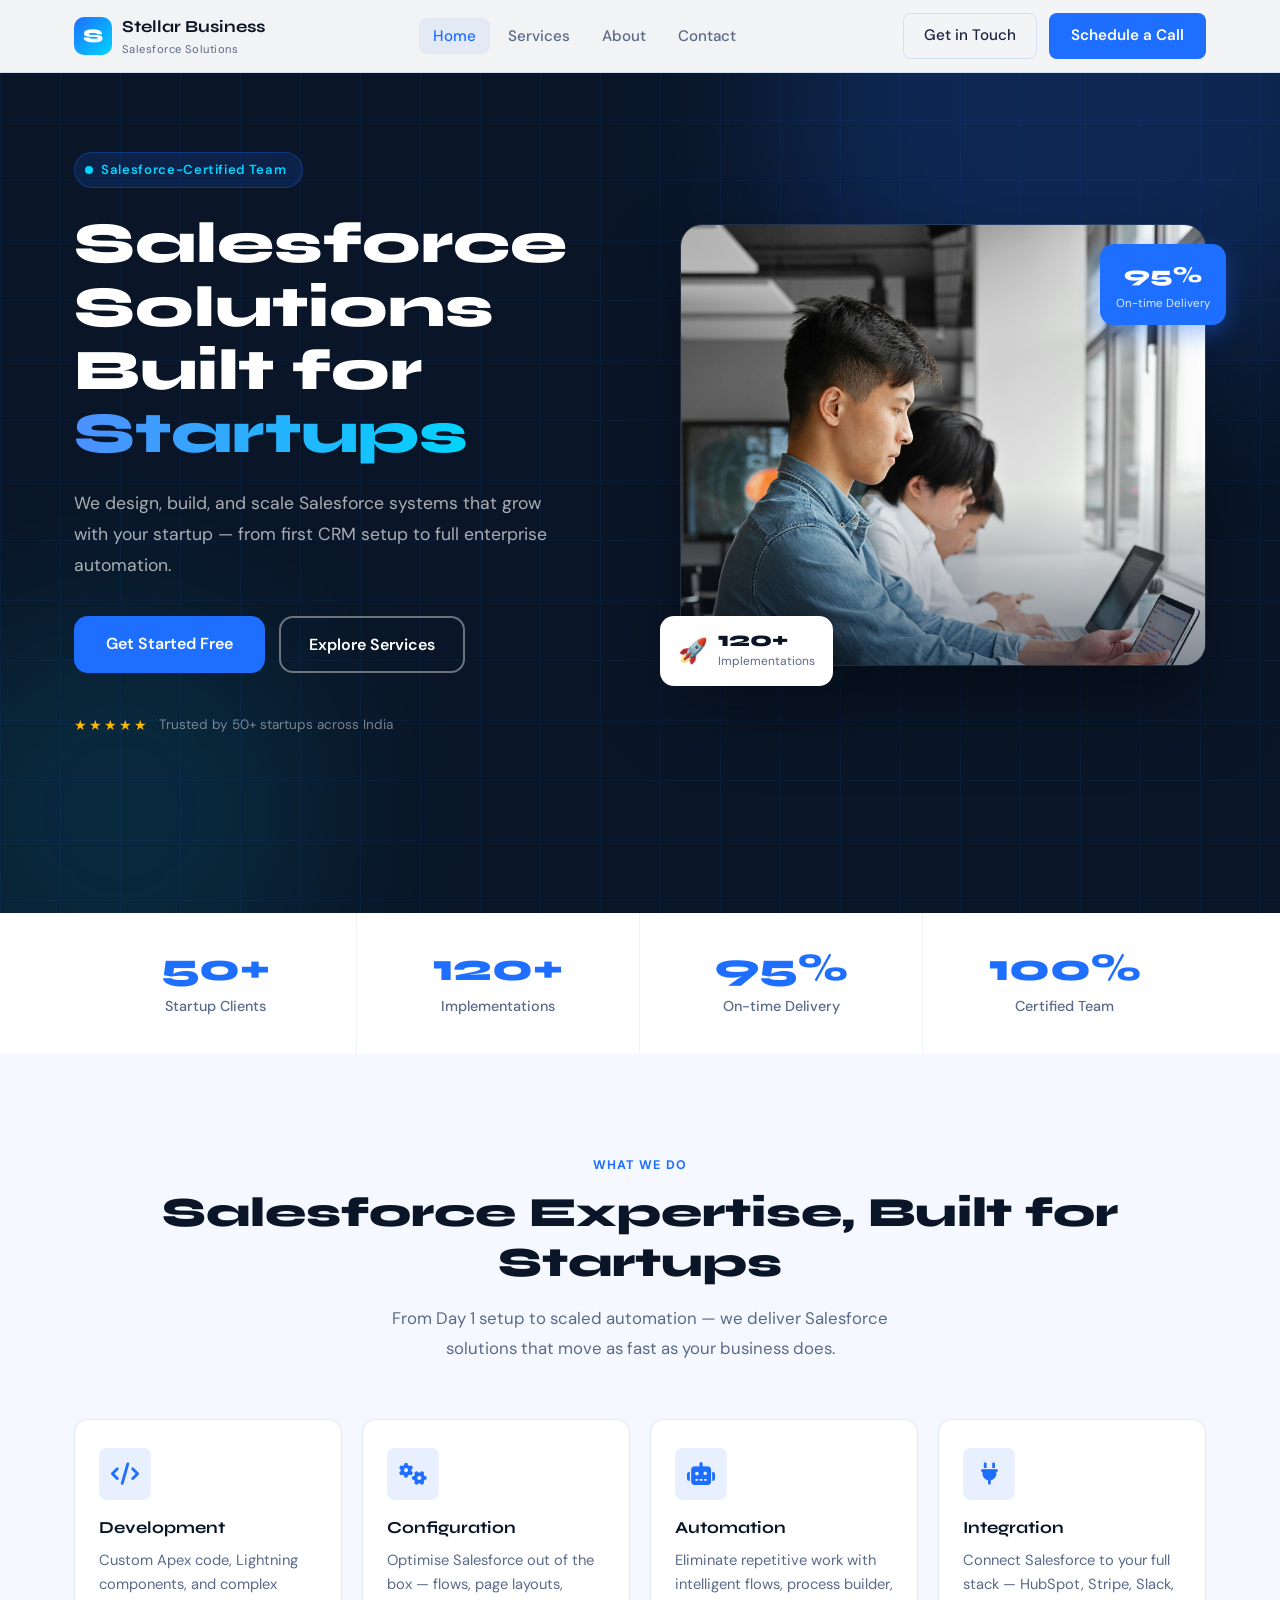
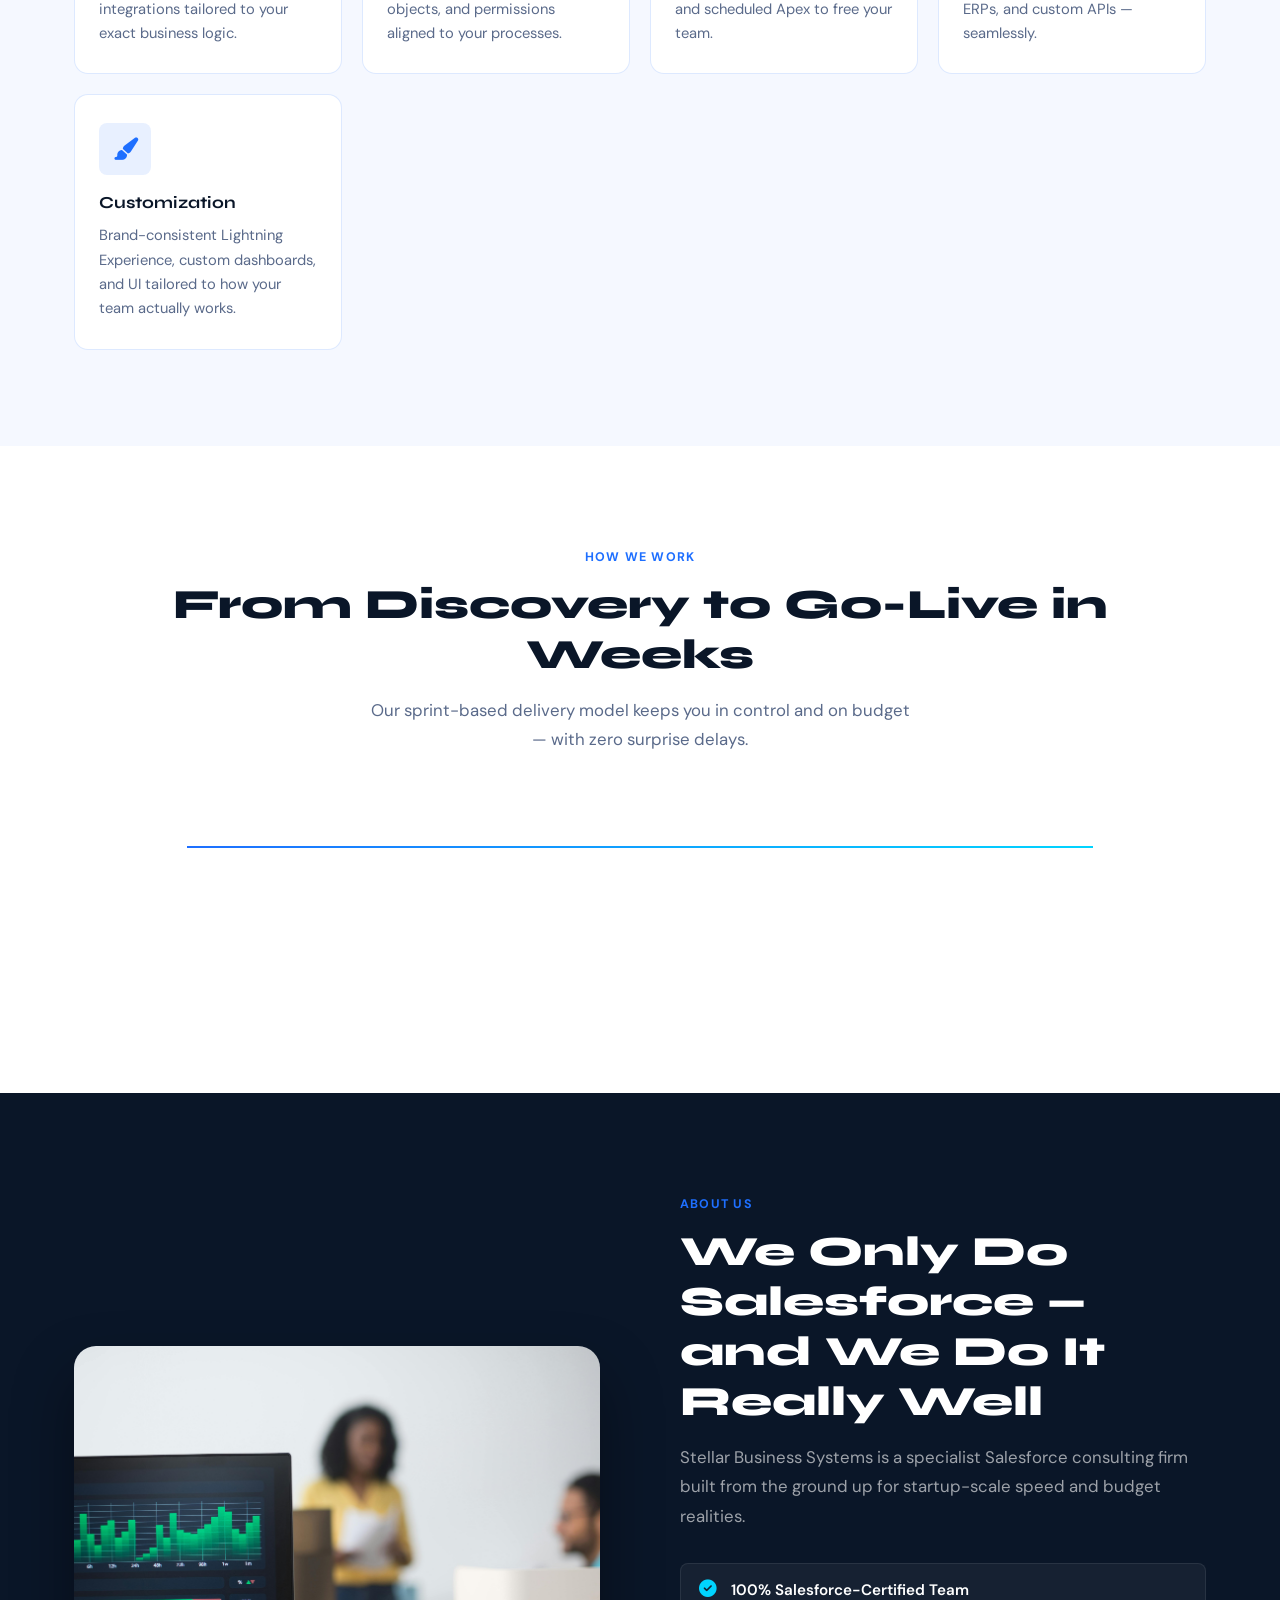
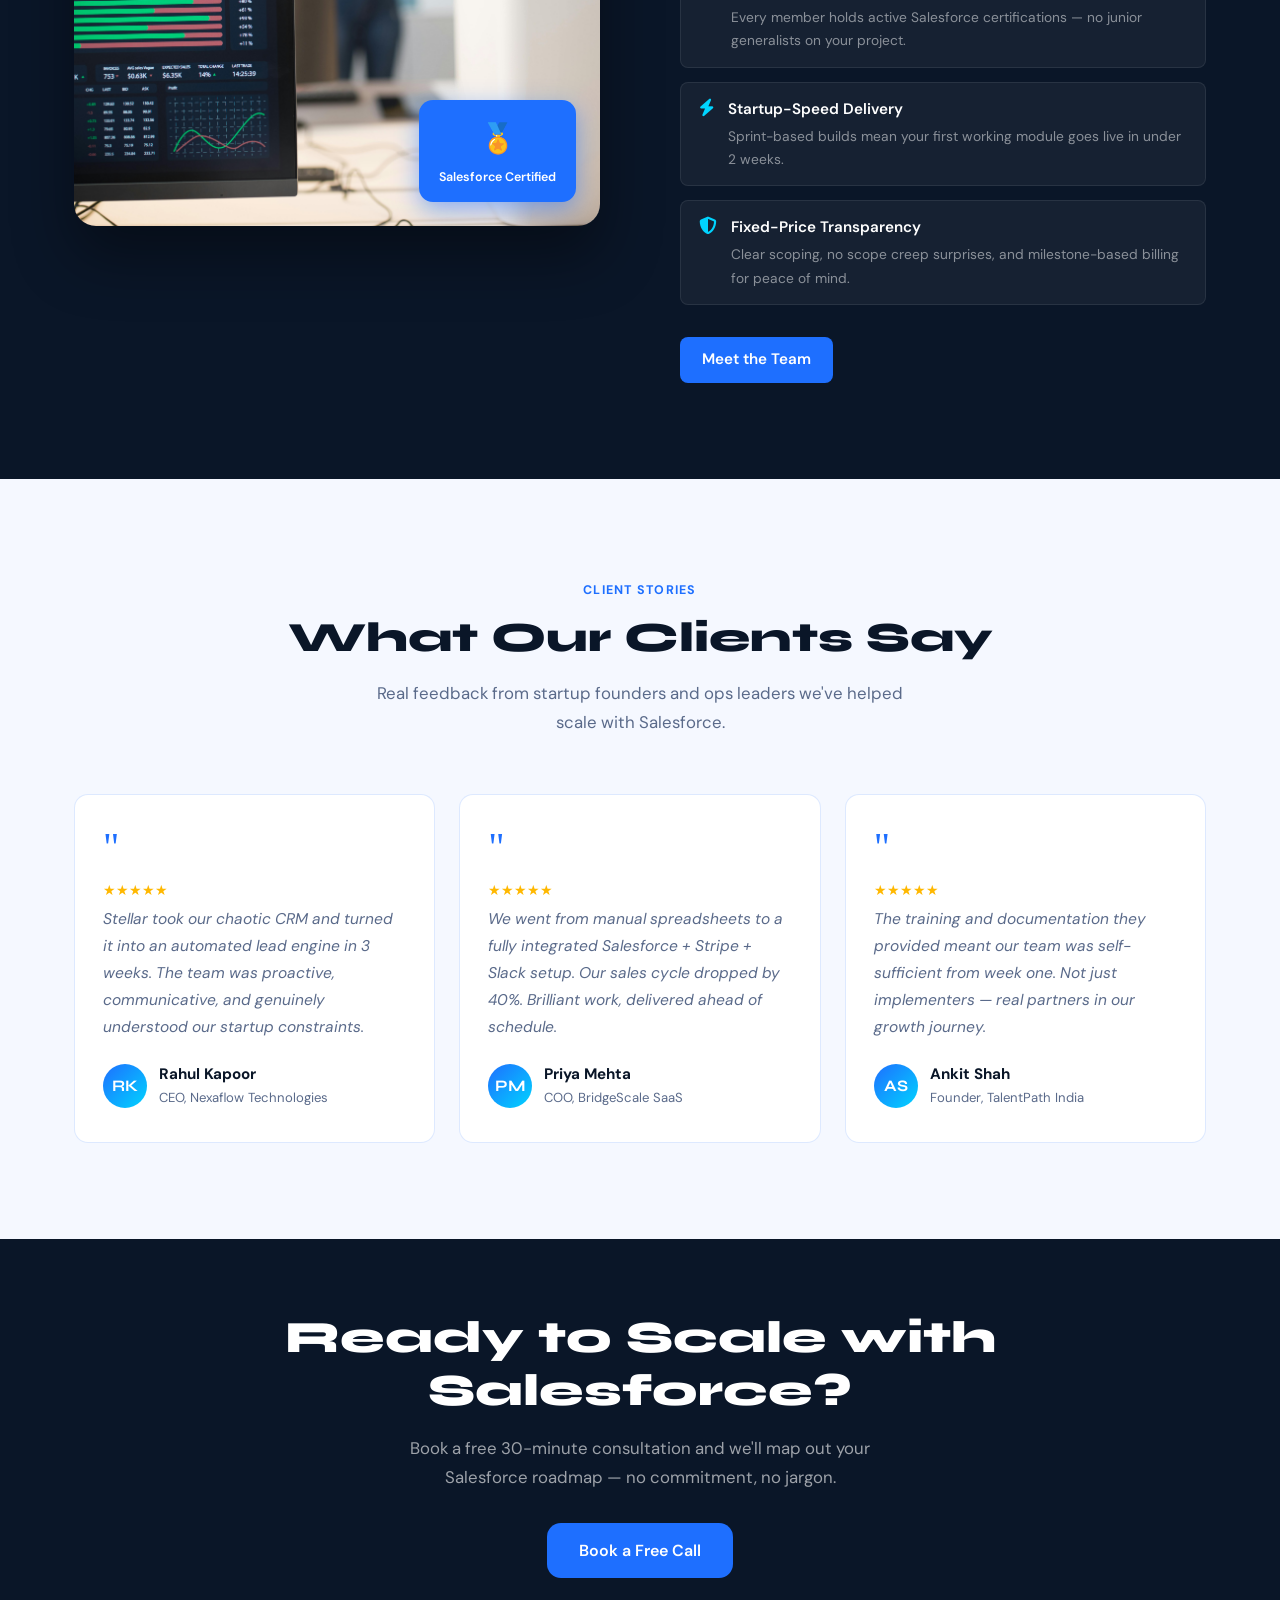
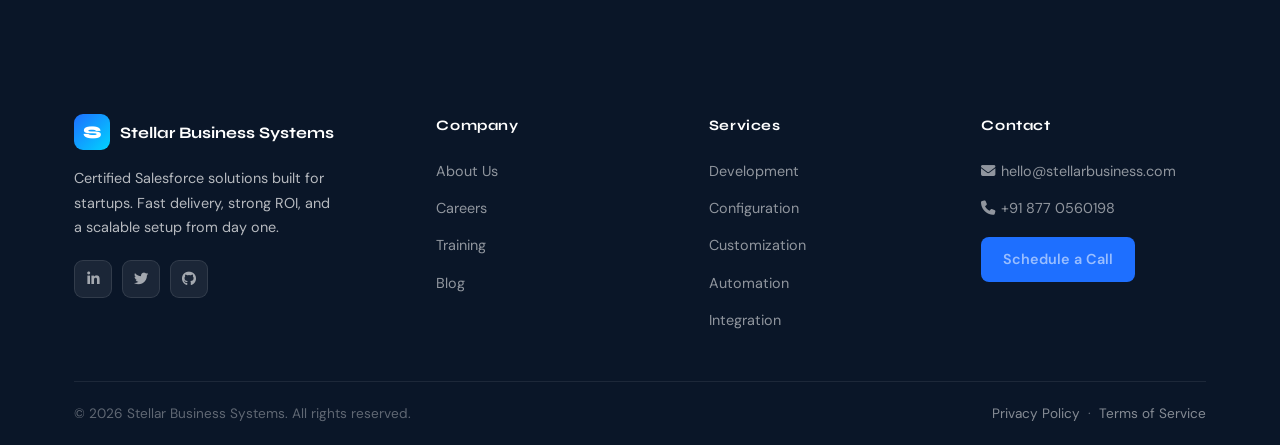
==== index.html @ 2f6da9b9 "Add files via upload" ====
<!DOCTYPE html>
<html lang="en">
<head>
  <meta charset="UTF-8">
  <meta name="viewport" content="width=device-width, initial-scale=1.0">
  <meta name="description" content="Stellar Business Systems — Certified Salesforce consulting for startups. Development, configuration, automation & integration. Fast delivery, strong ROI.">
  <meta property="og:title" content="Stellar Business Systems — Salesforce for Startups">
  <meta property="og:description" content="Certified Salesforce consulting for startups. Fast delivery, strong ROI, and a scalable setup from day one.">
  <meta property="og:type" content="website">
  <meta name="twitter:card" content="summary_large_image">
  <title>Stellar Business Systems — Salesforce Solutions for Startups</title>
  <link rel="stylesheet" href="css/style.css">
  <link rel="stylesheet" href="https://cdnjs.cloudflare.com/ajax/libs/font-awesome/6.4.0/css/all.min.css">
  <link rel="icon" href="data:image/svg+xml,<svg xmlns='http://www.w3.org/2000/svg' viewBox='0 0 100 100'><rect width='100' height='100' rx='20' fill='%231E6FFF'/><text y='0.9em' font-size='60' x='18' fill='white' font-weight='bold'>S</text></svg>">
</head>
<body>
  <script src="js/navigation.js"></script>

  <!-- ====== HERO ====== -->
  <section class="hero" id="home">
    <div class="hero-bg-grid"></div>
    <div class="hero-orb1"></div>
    <div class="hero-orb2"></div>
    <div class="hero-container">
      <div class="hero-content">
        <div class="hero-eyebrow">
          <div class="dot"></div>
          <span>Salesforce-Certified Team</span>
        </div>
        <h1 class="hero-title">
          Salesforce Solutions<br>
          Built for <span class="highlight">Startups</span>
        </h1>
        <p class="hero-desc">
          We design, build, and scale Salesforce systems that grow with your startup — from first CRM setup to full enterprise automation.
        </p>
        <div class="hero-buttons">
          <a href="contact.html" class="btn-primary btn-large">Get Started Free</a>
          <a href="services.html" class="btn-outline">Explore Services</a>
        </div>
        <div class="hero-trust">
          <span class="stars">★★★★★</span>
          <span>Trusted by 50+ startups across India</span>
        </div>
      </div>
      <div class="hero-visual">
        <div class="hero-img-wrap">
          <img src="images/pexels-mikhail-nilov-7989134.jpg" alt="Salesforce team at work" loading="lazy">
        </div>
        <div class="hero-badge">
          <span class="badge-icon">🚀</span>
          <div>
            <div class="badge-num">120+</div>
            <div class="badge-label">Implementations</div>
          </div>
        </div>
        <div class="hero-badge2">
          <div class="b2-num">95%</div>
          <div class="b2-label">On-time Delivery</div>
        </div>
      </div>
    </div>
  </section>

  <!-- ====== METRICS ====== -->
  <section style="padding:0;">
    <div class="metrics-inner">
      <div class="metric-item">
        <div class="metric-num" data-count="50" data-suffix="+">50+</div>
        <div class="metric-label">Startup Clients</div>
      </div>
      <div class="metric-item">
        <div class="metric-num" data-count="120" data-suffix="+">120+</div>
        <div class="metric-label">Implementations</div>
      </div>
      <div class="metric-item">
        <div class="metric-num" data-count="95" data-suffix="%">95%</div>
        <div class="metric-label">On-time Delivery</div>
      </div>
      <div class="metric-item">
        <div class="metric-num">100%</div>
        <div class="metric-label">Certified Team</div>
      </div>
    </div>
  </section>

  <!-- ====== SERVICES OVERVIEW ====== -->
  <section class="services-section">
    <div class="container">
      <div class="section-header centered">
        <span class="section-label">What We Do</span>
        <h2 class="section-title">Salesforce Expertise, Built for Startups</h2>
        <p class="section-sub">From Day 1 setup to scaled automation — we deliver Salesforce solutions that move as fast as your business does.</p>
      </div>
      <div class="services-grid">
        <div class="service-card">
          <div class="service-icon-wrap"><i class="fas fa-code"></i></div>
          <h4>Development</h4>
          <p>Custom Apex code, Lightning components, and complex integrations tailored to your exact business logic.</p>
        </div>
        <div class="service-card">
          <div class="service-icon-wrap"><i class="fas fa-cogs"></i></div>
          <h4>Configuration</h4>
          <p>Optimise Salesforce out of the box — flows, page layouts, objects, and permissions aligned to your processes.</p>
        </div>
        <div class="service-card">
          <div class="service-icon-wrap"><i class="fas fa-robot"></i></div>
          <h4>Automation</h4>
          <p>Eliminate repetitive work with intelligent flows, process builder, and scheduled Apex to free your team.</p>
        </div>
        <div class="service-card">
          <div class="service-icon-wrap"><i class="fas fa-plug"></i></div>
          <h4>Integration</h4>
          <p>Connect Salesforce to your full stack — HubSpot, Stripe, Slack, ERPs, and custom APIs — seamlessly.</p>
        </div>
        <div class="service-card">
          <div class="service-icon-wrap"><i class="fas fa-paint-brush"></i></div>
          <h4>Customization</h4>
          <p>Brand-consistent Lightning Experience, custom dashboards, and UI tailored to how your team actually works.</p>
        </div>
      </div>
    </div>
  </section>

  <!-- ====== PROCESS ====== -->
  <section class="process-section">
    <div class="container">
      <div class="section-header centered">
        <span class="section-label">How We Work</span>
        <h2 class="section-title">From Discovery to Go-Live in Weeks</h2>
        <p class="section-sub">Our sprint-based delivery model keeps you in control and on budget — with zero surprise delays.</p>
      </div>
      <div class="process-grid">
        <div class="process-step">
          <div class="step-num">01</div>
          <h4>Discovery Call</h4>
          <p>We learn your workflows, goals, and current pain points in a focused 30-min session.</p>
        </div>
        <div class="process-step">
          <div class="step-num">02</div>
          <h4>Solution Design</h4>
          <p>Our architects map out a Salesforce blueprint tailored to your stack and team size.</p>
        </div>
        <div class="process-step">
          <div class="step-num">03</div>
          <h4>Agile Build</h4>
          <p>Certified developers build in short sprints with weekly demos and feedback loops.</p>
        </div>
        <div class="process-step">
          <div class="step-num">04</div>
          <h4>Training & Handoff</h4>
          <p>We train your team, document everything, and stay available for 30-day post-launch support.</p>
        </div>
      </div>
    </div>
  </section>

  <!-- ====== ABOUT TEASER ====== -->
  <section class="about-section">
    <div class="container">
      <div class="about-grid">
        <div class="about-img-wrap">
          <img src="images/pexels-kampus-8204311.jpg" alt="Our certified Salesforce team" loading="lazy">
          <div class="about-cert-badge">
            <div class="cert-icon">🏅</div>
            <div class="cert-text">Salesforce Certified</div>
          </div>
        </div>
        <div class="about-text">
          <span class="section-label">About Us</span>
          <h2 class="section-title">We Only Do Salesforce — and We Do It Really Well</h2>
          <p class="section-sub">Stellar Business Systems is a specialist Salesforce consulting firm built from the ground up for startup-scale speed and budget realities.</p>
          <div class="about-points">
            <div class="about-point">
              <i class="fas fa-check-circle ap-icon"></i>
              <div>
                <div class="ap-title">100% Salesforce-Certified Team</div>
                <div class="ap-desc">Every member holds active Salesforce certifications — no junior generalists on your project.</div>
              </div>
            </div>
            <div class="about-point">
              <i class="fas fa-bolt ap-icon"></i>
              <div>
                <div class="ap-title">Startup-Speed Delivery</div>
                <div class="ap-desc">Sprint-based builds mean your first working module goes live in under 2 weeks.</div>
              </div>
            </div>
            <div class="about-point">
              <i class="fas fa-shield-alt ap-icon"></i>
              <div>
                <div class="ap-title">Fixed-Price Transparency</div>
                <div class="ap-desc">Clear scoping, no scope creep surprises, and milestone-based billing for peace of mind.</div>
              </div>
            </div>
          </div>
          <a href="about.html" class="btn-primary">Meet the Team</a>
        </div>
      </div>
    </div>
  </section>

  <!-- ====== TESTIMONIALS ====== -->
  <section class="testimonials-section">
    <div class="container">
      <div class="section-header centered">
        <span class="section-label">Client Stories</span>
        <h2 class="section-title">What Our Clients Say</h2>
        <p class="section-sub">Real feedback from startup founders and ops leaders we've helped scale with Salesforce.</p>
      </div>
      <div class="testimonials-grid">
        <div class="testimonial-card">
          <div class="t-quote">"</div>
          <div class="t-stars">★★★★★</div>
          <p class="t-text">Stellar took our chaotic CRM and turned it into an automated lead engine in 3 weeks. The team was proactive, communicative, and genuinely understood our startup constraints.</p>
          <div class="t-author">
            <div class="t-avatar">RK</div>
            <div>
              <div class="t-name">Rahul Kapoor</div>
              <div class="t-role">CEO, Nexaflow Technologies</div>
            </div>
          </div>
        </div>
        <div class="testimonial-card">
          <div class="t-quote">"</div>
          <div class="t-stars">★★★★★</div>
          <p class="t-text">We went from manual spreadsheets to a fully integrated Salesforce + Stripe + Slack setup. Our sales cycle dropped by 40%. Brilliant work, delivered ahead of schedule.</p>
          <div class="t-author">
            <div class="t-avatar">PM</div>
            <div>
              <div class="t-name">Priya Mehta</div>
              <div class="t-role">COO, BridgeScale SaaS</div>
            </div>
          </div>
        </div>
        <div class="testimonial-card">
          <div class="t-quote">"</div>
          <div class="t-stars">★★★★★</div>
          <p class="t-text">The training and documentation they provided meant our team was self-sufficient from week one. Not just implementers — real partners in our growth journey.</p>
          <div class="t-author">
            <div class="t-avatar">AS</div>
            <div>
              <div class="t-name">Ankit Shah</div>
              <div class="t-role">Founder, TalentPath India</div>
            </div>
          </div>
        </div>
      </div>
    </div>
  </section>

  <!-- ====== CTA BAND ====== -->
  <section style="background: var(--navy); padding: 72px 0;">
    <div class="container" style="text-align:center;">
      <h2 style="font-family:'Syne',sans-serif;font-size:clamp(1.8rem,4vw,2.8rem);font-weight:800;color:white;margin-bottom:1rem;">Ready to Scale with Salesforce?</h2>
      <p style="font-size:1.05rem;color:rgba(255,255,255,0.6);margin-bottom:2rem;max-width:480px;margin-left:auto;margin-right:auto;">Book a free 30-minute consultation and we'll map out your Salesforce roadmap — no commitment, no jargon.</p>
      <a href="contact.html" class="btn-primary btn-large">Book a Free Call</a>
    </div>
  </section>

  <!-- Toast -->
  <div class="toast" id="toast">
    <i class="fas fa-check-circle"></i>
    <span id="toastMessage">Message sent successfully!</span>
  </div>

  <script src="js/footer.js"></script>
  <script src="js/script.js"></script>
</body>
</html>
---- css/style.css ----
/* ============================================================
   Stellar Business Systems — Complete Redesign
   Theme: Deep Navy + Electric Blue + White
   Font: DM Sans (body) + Syne (headings)
   ============================================================ */

@import url('https://fonts.googleapis.com/css2?family=Syne:wght@600;700;800&family=DM+Sans:wght@300;400;500;600&display=swap');

/* ---- Reset ---- */
*, *::before, *::after { margin: 0; padding: 0; box-sizing: border-box; }

/* ---- Design Tokens ---- */
:root {
  --navy:       #0A1628;
  --navy-mid:   #112040;
  --blue:       #1E6FFF;
  --blue-light: #4D8FFF;
  --blue-glow:  rgba(30,111,255,0.18);
  --cyan:       #00D4FF;
  --white:      #ffffff;
  --off-white:  #F5F8FF;
  --text:       #1A2540;
  --text-muted: #5A6A8A;
  --border:     rgba(30,111,255,0.15);
  --card-bg:    #ffffff;
  --shadow-sm:  0 2px 12px rgba(10,22,40,0.07);
  --shadow-md:  0 8px 32px rgba(10,22,40,0.12);
  --shadow-lg:  0 20px 60px rgba(10,22,40,0.18);
  --radius-sm:  8px;
  --radius-md:  14px;
  --radius-lg:  22px;
  --transition: all 0.3s cubic-bezier(0.4,0,0.2,1);
}

html { scroll-behavior: smooth; }

body {
  font-family: 'DM Sans', sans-serif;
  font-size: 16px;
  line-height: 1.7;
  color: var(--text);
  background: var(--white);
  overflow-x: hidden;
}

.container { max-width: 1180px; margin: 0 auto; padding: 0 24px; }

/* ---- Typography ---- */
h1,h2,h3,h4 { font-family: 'Syne', sans-serif; line-height: 1.2; }

/* ---- Pill Badge ---- */
.pill {
  display: inline-block;
  padding: 5px 16px;
  border-radius: 50px;
  font-size: 0.78rem;
  font-weight: 600;
  letter-spacing: 0.08em;
  text-transform: uppercase;
  background: rgba(30,111,255,0.1);
  color: var(--blue);
  border: 1px solid rgba(30,111,255,0.2);
  margin-bottom: 1rem;
}

/* ============================================================
   NAVIGATION
   ============================================================ */
.navbar {
  position: fixed;
  top: 0;
  width: 100%;
  background: rgba(255,255,255,0.95);
  backdrop-filter: blur(16px);
  -webkit-backdrop-filter: blur(16px);
  border-bottom: 1px solid var(--border);
  z-index: 1000;
  transition: var(--transition);
}
.navbar.scrolled {
  box-shadow: var(--shadow-md);
  background: rgba(255,255,255,0.98);
}
.nav-container {
  max-width: 1180px;
  margin: 0 auto;
  padding: 0 24px;
  height: 72px;
  display: flex;
  align-items: center;
  justify-content: space-between;
  gap: 2rem;
}
.nav-logo {
  display: flex;
  align-items: center;
  gap: 10px;
  text-decoration: none;
  flex-shrink: 0;
}
.nav-logo .logo-mark {
  width: 38px;
  height: 38px;
  background: linear-gradient(135deg, var(--blue), var(--cyan));
  border-radius: 10px;
  display: flex;
  align-items: center;
  justify-content: center;
  font-size: 1.2rem;
  color: white;
  font-weight: 800;
  font-family: 'Syne', sans-serif;
}
.nav-logo .logo-text {
  font-family: 'Syne', sans-serif;
  font-weight: 700;
  font-size: 1.05rem;
  color: var(--navy);
  line-height: 1.2;
}
.nav-logo .logo-sub {
  display: block;
  font-family: 'DM Sans', sans-serif;
  font-size: 0.7rem;
  font-weight: 400;
  color: var(--text-muted);
  letter-spacing: 0.04em;
}
.nav-menu {
  display: flex;
  list-style: none;
  gap: 0.25rem;
  align-items: center;
}
.nav-link {
  text-decoration: none;
  color: var(--text-muted);
  font-weight: 500;
  font-size: 0.95rem;
  padding: 8px 14px;
  border-radius: var(--radius-sm);
  transition: var(--transition);
}
.nav-link:hover, .nav-link.active {
  color: var(--blue);
  background: rgba(30,111,255,0.07);
}
.nav-actions { display: flex; align-items: center; gap: 12px; }
.btn-ghost {
  padding: 9px 20px;
  border-radius: var(--radius-sm);
  border: 1.5px solid var(--border);
  background: transparent;
  color: var(--text);
  font-family: 'DM Sans', sans-serif;
  font-weight: 500;
  font-size: 0.95rem;
  text-decoration: none;
  cursor: pointer;
  transition: var(--transition);
}
.btn-ghost:hover { border-color: var(--blue); color: var(--blue); }
.btn-primary {
  padding: 10px 22px;
  border-radius: var(--radius-sm);
  background: var(--blue);
  color: var(--white);
  font-family: 'DM Sans', sans-serif;
  font-weight: 600;
  font-size: 0.95rem;
  text-decoration: none;
  border: none;
  cursor: pointer;
  transition: var(--transition);
  display: inline-block;
}
.btn-primary:hover {
  background: var(--blue-light);
  transform: translateY(-1px);
  box-shadow: 0 6px 20px rgba(30,111,255,0.35);
}
.btn-primary.btn-large { padding: 14px 32px; font-size: 1rem; border-radius: var(--radius-md); }
.btn-outline {
  padding: 13px 28px;
  border-radius: var(--radius-md);
  border: 2px solid rgba(255,255,255,0.4);
  background: transparent;
  color: var(--white);
  font-family: 'DM Sans', sans-serif;
  font-weight: 600;
  font-size: 1rem;
  text-decoration: none;
  cursor: pointer;
  transition: var(--transition);
  display: inline-block;
}
.btn-outline:hover { background: rgba(255,255,255,0.1); border-color: white; }

/* Hamburger */
.hamburger { display: none; flex-direction: column; cursor: pointer; gap: 5px; padding: 4px; }
.hamburger span { width: 24px; height: 2px; background: var(--text); border-radius: 2px; transition: var(--transition); }
.hamburger.active span:nth-child(1) { transform: rotate(45deg) translate(5px, 5px); }
.hamburger.active span:nth-child(2) { opacity: 0; }
.hamburger.active span:nth-child(3) { transform: rotate(-45deg) translate(5px, -5px); }

/* ============================================================
   HERO
   ============================================================ */
.hero {
  min-height: 100vh;
  background: var(--navy);
  position: relative;
  overflow: hidden;
  display: flex;
  align-items: center;
  padding-top: 72px;
}
.hero-bg-grid {
  position: absolute;
  inset: 0;
  background-image:
    linear-gradient(rgba(30,111,255,0.06) 1px, transparent 1px),
    linear-gradient(90deg, rgba(30,111,255,0.06) 1px, transparent 1px);
  background-size: 60px 60px;
}
.hero-orb1, .hero-orb2 {
  position: absolute;
  border-radius: 50%;
  filter: blur(80px);
  pointer-events: none;
}
.hero-orb1 { width: 600px; height: 600px; background: rgba(30,111,255,0.2); top: -200px; right: -100px; }
.hero-orb2 { width: 400px; height: 400px; background: rgba(0,212,255,0.1); bottom: -100px; left: -80px; }

.hero-container {
  max-width: 1180px;
  margin: 0 auto;
  padding: 80px 24px;
  display: grid;
  grid-template-columns: 1fr 1fr;
  gap: 5rem;
  align-items: center;
  position: relative;
  z-index: 2;
}
.hero-eyebrow {
  display: inline-flex;
  align-items: center;
  gap: 8px;
  background: rgba(30,111,255,0.15);
  border: 1px solid rgba(30,111,255,0.3);
  border-radius: 50px;
  padding: 6px 16px 6px 10px;
  margin-bottom: 1.5rem;
}
.hero-eyebrow .dot { width: 8px; height: 8px; background: var(--cyan); border-radius: 50%; animation: pulse 2s infinite; }
.hero-eyebrow span { font-size: 0.82rem; font-weight: 600; color: var(--cyan); letter-spacing: 0.05em; }
@keyframes pulse { 0%,100% { opacity: 1; } 50% { opacity: 0.4; } }

.hero-title {
  font-family: 'Syne', sans-serif;
  font-size: clamp(2.4rem, 5vw, 3.6rem);
  font-weight: 800;
  color: var(--white);
  line-height: 1.1;
  margin-bottom: 1.4rem;
}
.hero-title .highlight {
  background: linear-gradient(90deg, var(--blue-light), var(--cyan));
  -webkit-background-clip: text;
  -webkit-text-fill-color: transparent;
  background-clip: text;
}
.hero-desc {
  font-size: 1.1rem;
  color: rgba(255,255,255,0.65);
  margin-bottom: 2.2rem;
  line-height: 1.75;
  max-width: 480px;
}
.hero-buttons { display: flex; gap: 14px; flex-wrap: wrap; margin-bottom: 2.5rem; }
.hero-trust {
  display: flex;
  align-items: center;
  gap: 10px;
  font-size: 0.85rem;
  color: rgba(255,255,255,0.45);
}
.hero-trust .stars { color: #FFB800; letter-spacing: 2px; font-size: 0.9rem; }

.hero-visual { position: relative; }
.hero-img-wrap {
  border-radius: var(--radius-lg);
  overflow: hidden;
  position: relative;
  border: 1px solid rgba(255,255,255,0.1);
  box-shadow: 0 40px 80px rgba(0,0,0,0.4);
}
.hero-img-wrap img {
  width: 100%;
  height: 440px;
  object-fit: cover;
  display: block;
  loading: lazy;
}
.hero-img-wrap::after {
  content: '';
  position: absolute;
  inset: 0;
  background: linear-gradient(to bottom, transparent 60%, rgba(10,22,40,0.5));
}
.hero-badge {
  position: absolute;
  bottom: -20px;
  left: -20px;
  background: var(--white);
  border-radius: var(--radius-md);
  padding: 14px 18px;
  box-shadow: var(--shadow-lg);
  display: flex;
  align-items: center;
  gap: 10px;
  z-index: 3;
}
.hero-badge .badge-icon { font-size: 1.5rem; }
.hero-badge .badge-num { font-family: 'Syne', sans-serif; font-weight: 800; font-size: 1.3rem; color: var(--navy); line-height: 1; }
.hero-badge .badge-label { font-size: 0.75rem; color: var(--text-muted); }
.hero-badge2 {
  position: absolute;
  top: 20px;
  right: -20px;
  background: var(--blue);
  border-radius: var(--radius-md);
  padding: 12px 16px;
  box-shadow: 0 8px 24px rgba(30,111,255,0.4);
  color: white;
  z-index: 3;
  text-align: center;
}
.hero-badge2 .b2-num { font-family: 'Syne', sans-serif; font-weight: 800; font-size: 1.4rem; }
.hero-badge2 .b2-label { font-size: 0.72rem; opacity: 0.85; }

/* ============================================================
   METRICS STRIP
   ============================================================ */
.metrics-strip {
  background: var(--white);
  border-bottom: 1px solid #EEF2FF;
  padding: 0;
}
.metrics-inner {
  max-width: 1180px;
  margin: 0 auto;
  padding: 0 24px;
  display: grid;
  grid-template-columns: repeat(4, 1fr);
}
.metric-item {
  padding: 36px 24px;
  text-align: center;
  border-right: 1px solid #EEF2FF;
  transition: var(--transition);
}
.metric-item:last-child { border-right: none; }
.metric-item:hover { background: var(--off-white); }
.metric-num {
  font-family: 'Syne', sans-serif;
  font-size: 2.4rem;
  font-weight: 800;
  color: var(--blue);
  line-height: 1;
  margin-bottom: 6px;
}
.metric-label { font-size: 0.9rem; color: var(--text-muted); font-weight: 500; }

/* ============================================================
   SECTION SHARED
   ============================================================ */
section { padding: 96px 0; }
.section-label {
  display: inline-block;
  font-size: 0.78rem;
  font-weight: 700;
  letter-spacing: 0.1em;
  text-transform: uppercase;
  color: var(--blue);
  margin-bottom: 12px;
}
.section-title {
  font-family: 'Syne', sans-serif;
  font-size: clamp(1.8rem, 3.5vw, 2.6rem);
  font-weight: 800;
  color: var(--navy);
  margin-bottom: 1rem;
}
.section-sub {
  font-size: 1.05rem;
  color: var(--text-muted);
  max-width: 540px;
  line-height: 1.75;
}
.section-header { margin-bottom: 56px; }
.section-header.centered { text-align: center; }
.section-header.centered .section-sub { margin: 0 auto; }

/* ============================================================
   SERVICES
   ============================================================ */
.services-section { background: var(--off-white); }
.services-grid {
  display: grid;
  grid-template-columns: repeat(auto-fit, minmax(220px, 1fr));
  gap: 20px;
}
.service-card {
  background: var(--white);
  border-radius: var(--radius-md);
  padding: 28px 24px;
  border: 1px solid var(--border);
  transition: var(--transition);
  position: relative;
  overflow: hidden;
}
.service-card::before {
  content: '';
  position: absolute;
  top: 0; left: 0; right: 0;
  height: 3px;
  background: linear-gradient(90deg, var(--blue), var(--cyan));
  transform: scaleX(0);
  transform-origin: left;
  transition: var(--transition);
}
.service-card:hover { transform: translateY(-6px); box-shadow: var(--shadow-md); border-color: rgba(30,111,255,0.25); }
.service-card:hover::before { transform: scaleX(1); }
.service-icon-wrap {
  width: 52px; height: 52px;
  background: rgba(30,111,255,0.1);
  border-radius: var(--radius-sm);
  display: flex; align-items: center; justify-content: center;
  margin-bottom: 18px;
  transition: var(--transition);
}
.service-icon-wrap i { font-size: 1.4rem; color: var(--blue); transition: var(--transition); }
.service-card:hover .service-icon-wrap { background: var(--blue); }
.service-card:hover .service-icon-wrap i { color: white; }
.service-card h4 { font-family: 'Syne', sans-serif; font-size: 1.05rem; font-weight: 700; color: var(--navy); margin-bottom: 10px; }
.service-card p { font-size: 0.92rem; color: var(--text-muted); line-height: 1.65; }

/* ============================================================
   HOW WE WORK (Process)
   ============================================================ */
.process-section { background: var(--white); }
.process-grid {
  display: grid;
  grid-template-columns: repeat(auto-fit, minmax(220px, 1fr));
  gap: 0;
  position: relative;
}
.process-grid::before {
  content: '';
  position: absolute;
  top: 36px; left: 10%; right: 10%; height: 2px;
  background: linear-gradient(90deg, var(--blue), var(--cyan));
  z-index: 0;
}
.process-step {
  text-align: center;
  padding: 0 20px;
  position: relative;
  z-index: 1;
}
.step-num {
  width: 72px; height: 72px;
  background: var(--navy);
  border-radius: 50%;
  display: flex; align-items: center; justify-content: center;
  margin: 0 auto 20px;
  font-family: 'Syne', sans-serif;
  font-weight: 800;
  font-size: 1.4rem;
  color: white;
  border: 4px solid var(--white);
  box-shadow: 0 0 0 2px var(--blue);
  transition: var(--transition);
}
.process-step:hover .step-num { background: var(--blue); transform: scale(1.1); }
.process-step h4 { font-family: 'Syne', sans-serif; font-size: 1rem; font-weight: 700; color: var(--navy); margin-bottom: 8px; }
.process-step p { font-size: 0.88rem; color: var(--text-muted); line-height: 1.6; }

/* ============================================================
   ABOUT
   ============================================================ */
.about-section { background: var(--navy); }
.about-grid {
  display: grid;
  grid-template-columns: 1fr 1fr;
  gap: 5rem;
  align-items: center;
}
.about-img-wrap {
  position: relative;
  border-radius: var(--radius-lg);
  overflow: hidden;
  box-shadow: 0 30px 60px rgba(0,0,0,0.4);
}
.about-img-wrap img { width: 100%; height: 480px; object-fit: cover; display: block; loading: lazy; }
.about-cert-badge {
  position: absolute;
  bottom: 24px; right: 24px;
  background: var(--blue);
  color: white;
  border-radius: var(--radius-md);
  padding: 14px 20px;
  text-align: center;
  box-shadow: 0 8px 24px rgba(30,111,255,0.5);
}
.about-cert-badge .cert-icon { font-size: 1.8rem; margin-bottom: 4px; }
.about-cert-badge .cert-text { font-size: 0.78rem; font-weight: 600; }
.about-text .section-title { color: var(--white); }
.about-text .section-sub { color: rgba(255,255,255,0.6); max-width: 100%; }
.about-points { margin: 2rem 0; display: flex; flex-direction: column; gap: 14px; }
.about-point {
  display: flex;
  align-items: flex-start;
  gap: 14px;
  background: rgba(255,255,255,0.05);
  border: 1px solid rgba(255,255,255,0.08);
  border-radius: var(--radius-sm);
  padding: 14px 18px;
  transition: var(--transition);
}
.about-point:hover { background: rgba(30,111,255,0.1); border-color: rgba(30,111,255,0.3); }
.about-point .ap-icon { color: var(--cyan); font-size: 1.1rem; margin-top: 2px; flex-shrink: 0; }
.about-point .ap-title { font-weight: 600; color: white; font-size: 0.95rem; margin-bottom: 2px; }
.about-point .ap-desc { font-size: 0.86rem; color: rgba(255,255,255,0.5); }

/* ============================================================
   TESTIMONIALS
   ============================================================ */
.testimonials-section { background: var(--off-white); }
.testimonials-grid {
  display: grid;
  grid-template-columns: repeat(auto-fit, minmax(300px, 1fr));
  gap: 24px;
}
.testimonial-card {
  background: var(--white);
  border-radius: var(--radius-md);
  padding: 32px 28px;
  border: 1px solid var(--border);
  transition: var(--transition);
  position: relative;
}
.testimonial-card:hover { transform: translateY(-4px); box-shadow: var(--shadow-md); }
.t-quote { font-size: 2.5rem; color: var(--blue); line-height: 1; margin-bottom: 12px; font-family: serif; }
.t-text { font-size: 0.97rem; color: var(--text-muted); line-height: 1.75; margin-bottom: 20px; font-style: italic; }
.t-author { display: flex; align-items: center; gap: 12px; }
.t-avatar {
  width: 44px; height: 44px;
  border-radius: 50%;
  background: linear-gradient(135deg, var(--blue), var(--cyan));
  display: flex; align-items: center; justify-content: center;
  font-family: 'Syne', sans-serif; font-weight: 700; font-size: 1rem; color: white;
  flex-shrink: 0;
}
.t-name { font-weight: 700; font-size: 0.95rem; color: var(--navy); }
.t-role { font-size: 0.82rem; color: var(--text-muted); }
.t-stars { color: #FFB800; font-size: 0.85rem; margin-bottom: 4px; }

/* ============================================================
   CONTACT
   ============================================================ */
.contact-section { background: var(--white); }
.contact-grid {
  display: grid;
  grid-template-columns: 1fr 1.6fr;
  gap: 5rem;
  align-items: start;
}
.contact-info-side {}
.contact-info-side .section-title { margin-bottom: 0.75rem; }
.contact-info-side .section-sub { margin-bottom: 2rem; }
.contact-items { display: flex; flex-direction: column; gap: 16px; margin-bottom: 2rem; }
.contact-item {
  display: flex;
  align-items: flex-start;
  gap: 14px;
  padding: 16px 18px;
  background: var(--off-white);
  border-radius: var(--radius-sm);
  border: 1px solid var(--border);
}
.ci-icon {
  width: 40px; height: 40px;
  background: rgba(30,111,255,0.1);
  border-radius: 8px;
  display: flex; align-items: center; justify-content: center;
  color: var(--blue);
  font-size: 1rem;
  flex-shrink: 0;
}
.ci-label { font-size: 0.8rem; color: var(--text-muted); font-weight: 600; text-transform: uppercase; letter-spacing: 0.05em; }
.ci-value { font-size: 0.95rem; color: var(--navy); font-weight: 500; margin-top: 2px; }

.contact-form-side {
  background: var(--off-white);
  border-radius: var(--radius-lg);
  padding: 40px 36px;
  border: 1px solid var(--border);
}
.contact-form-side h3 {
  font-family: 'Syne', sans-serif;
  font-size: 1.4rem;
  font-weight: 700;
  color: var(--navy);
  margin-bottom: 6px;
}
.contact-form-side .form-sub { font-size: 0.9rem; color: var(--text-muted); margin-bottom: 24px; }
.form-row { display: grid; grid-template-columns: 1fr 1fr; gap: 14px; }
.form-group { margin-bottom: 16px; }
.form-group label { display: block; font-size: 0.85rem; font-weight: 600; color: var(--text); margin-bottom: 7px; }
.form-group input,
.form-group select,
.form-group textarea {
  width: 100%;
  padding: 11px 14px;
  border: 1.5px solid #D8E2F0;
  border-radius: var(--radius-sm);
  font-size: 0.95rem;
  font-family: 'DM Sans', sans-serif;
  color: var(--text);
  background: var(--white);
  transition: var(--transition);
  outline: none;
}
.form-group input:focus,
.form-group select:focus,
.form-group textarea:focus { border-color: var(--blue); box-shadow: 0 0 0 3px rgba(30,111,255,0.1); }
.form-group textarea { resize: vertical; min-height: 110px; }
.form-note { font-size: 0.8rem; color: var(--text-muted); margin-top: 12px; }

/* ============================================================
   FOOTER
   ============================================================ */
.footer {
  background: var(--navy);
  color: rgba(255,255,255,0.7);
  padding: 64px 0 0;
}
.footer-top {
  display: grid;
  grid-template-columns: 1.4fr 1fr 1fr 1fr;
  gap: 3rem;
  padding-bottom: 48px;
  border-bottom: 1px solid rgba(255,255,255,0.08);
}
.footer-brand .footer-logo {
  display: flex; align-items: center; gap: 10px;
  text-decoration: none; margin-bottom: 16px;
}
.footer-brand .logo-mark {
  width: 36px; height: 36px;
  background: linear-gradient(135deg, var(--blue), var(--cyan));
  border-radius: 9px;
  display: flex; align-items: center; justify-content: center;
  font-family: 'Syne', sans-serif; font-weight: 800; font-size: 1.1rem; color: white;
}
.footer-brand .logo-name { font-family: 'Syne', sans-serif; font-weight: 700; font-size: 1rem; color: white; }
.footer-brand p { font-size: 0.9rem; line-height: 1.7; margin-bottom: 20px; max-width: 260px; }
.social-row { display: flex; gap: 10px; }
.social-btn {
  width: 38px; height: 38px;
  border-radius: 9px;
  background: rgba(255,255,255,0.07);
  border: 1px solid rgba(255,255,255,0.1);
  display: flex; align-items: center; justify-content: center;
  color: rgba(255,255,255,0.6);
  text-decoration: none;
  font-size: 0.9rem;
  transition: var(--transition);
}
.social-btn:hover { background: var(--blue); border-color: var(--blue); color: white; }
.footer-col h5 {
  font-family: 'Syne', sans-serif;
  font-weight: 700;
  font-size: 0.9rem;
  color: white;
  letter-spacing: 0.04em;
  margin-bottom: 18px;
}
.footer-col ul { list-style: none; display: flex; flex-direction: column; gap: 10px; }
.footer-col ul li a {
  color: rgba(255,255,255,0.55);
  text-decoration: none;
  font-size: 0.9rem;
  transition: var(--transition);
}
.footer-col ul li a:hover { color: var(--cyan); }
.footer-bottom {
  padding: 20px 0;
  display: flex;
  justify-content: space-between;
  align-items: center;
  font-size: 0.85rem;
  color: rgba(255,255,255,0.35);
  flex-wrap: wrap;
  gap: 8px;
}
.footer-bottom a { color: rgba(255,255,255,0.5); text-decoration: none; }
.footer-bottom a:hover { color: var(--cyan); }

/* ============================================================
   TOAST
   ============================================================ */
.toast {
  position: fixed;
  top: 90px; right: 20px;
  background: #16A34A;
  color: white;
  padding: 14px 20px;
  border-radius: var(--radius-md);
  box-shadow: var(--shadow-lg);
  display: none;
  align-items: center;
  gap: 10px;
  z-index: 99999;
  font-weight: 500;
  font-size: 0.95rem;
}
.toast.show { display: flex; animation: slideInRight 0.3s ease; }
@keyframes slideInRight { from { transform: translateX(120%); opacity: 0; } to { transform: translateX(0); opacity: 1; } }
@keyframes fadeInUp { from { opacity: 0; transform: translateY(24px); } to { opacity: 1; transform: translateY(0); } }

/* ============================================================
   PAGE HEROES (inner pages)
   ============================================================ */
.page-hero {
  background: var(--navy);
  padding: 140px 24px 80px;
  text-align: center;
  position: relative;
  overflow: hidden;
}
.page-hero::before {
  content: '';
  position: absolute;
  inset: 0;
  background-image:
    linear-gradient(rgba(30,111,255,0.06) 1px, transparent 1px),
    linear-gradient(90deg, rgba(30,111,255,0.06) 1px, transparent 1px);
  background-size: 60px 60px;
}
.page-hero h1 { font-family: 'Syne', sans-serif; font-size: clamp(2rem, 5vw, 3.2rem); font-weight: 800; color: white; position: relative; }
.page-hero p { font-size: 1.1rem; color: rgba(255,255,255,0.6); margin-top: 12px; position: relative; }

/* ============================================================
   ABOUT PAGE SPECIFIC
   ============================================================ */
.team-grid {
  display: grid;
  grid-template-columns: repeat(auto-fit, minmax(240px, 1fr));
  gap: 24px;
  margin-top: 48px;
}
.team-card {
  background: var(--white);
  border-radius: var(--radius-md);
  border: 1px solid var(--border);
  overflow: hidden;
  transition: var(--transition);
}
.team-card:hover { transform: translateY(-5px); box-shadow: var(--shadow-md); }
.team-card-img { height: 220px; background: linear-gradient(135deg, var(--navy), var(--blue)); position: relative; overflow: hidden; }
.team-card-img img { width: 100%; height: 100%; object-fit: cover; }
.team-card-body { padding: 20px 22px; }
.team-card-body h4 { font-family: 'Syne', sans-serif; font-weight: 700; font-size: 1.05rem; color: var(--navy); }
.team-card-body p { font-size: 0.87rem; color: var(--text-muted); margin-top: 4px; }
.cert-grid {
  display: grid;
  grid-template-columns: repeat(auto-fit, minmax(200px, 1fr));
  gap: 16px;
  margin-top: 40px;
}
.cert-item {
  background: var(--white);
  border-radius: var(--radius-sm);
  padding: 20px;
  text-align: center;
  border: 1px solid var(--border);
  transition: var(--transition);
}
.cert-item:hover { border-color: var(--blue); box-shadow: 0 4px 16px rgba(30,111,255,0.12); }
.cert-item i { font-size: 2rem; color: var(--blue); margin-bottom: 10px; }
.cert-item h5 { font-family: 'Syne', sans-serif; font-size: 0.92rem; font-weight: 700; color: var(--navy); }
.cert-item p { font-size: 0.8rem; color: var(--text-muted); margin-top: 4px; }

/* ============================================================
   SERVICES PAGE
   ============================================================ */
.services-page-grid {
  display: grid;
  grid-template-columns: repeat(auto-fit, minmax(280px, 1fr));
  gap: 28px;
}
.service-page-card {
  background: var(--white);
  border-radius: var(--radius-md);
  border: 1px solid var(--border);
  overflow: hidden;
  transition: var(--transition);
}
.service-page-card:hover { transform: translateY(-6px); box-shadow: var(--shadow-md); }
.spc-img { height: 200px; overflow: hidden; }
.spc-img img { width: 100%; height: 100%; object-fit: cover; transition: transform 0.5s ease; }
.service-page-card:hover .spc-img img { transform: scale(1.05); }
.spc-body { padding: 24px; }
.spc-icon { width: 48px; height: 48px; background: rgba(30,111,255,0.1); border-radius: 10px; display: flex; align-items: center; justify-content: center; margin-bottom: 14px; }
.spc-icon i { font-size: 1.3rem; color: var(--blue); }
.spc-body h4 { font-family: 'Syne', sans-serif; font-weight: 700; font-size: 1.1rem; color: var(--navy); margin-bottom: 8px; }
.spc-body p { font-size: 0.92rem; color: var(--text-muted); line-height: 1.65; }

/* ============================================================
   RESPONSIVE
   ============================================================ */
@media (max-width: 1024px) {
  .hero-container { gap: 3rem; }
  .about-grid { gap: 3rem; }
  .contact-grid { gap: 3rem; }
  .footer-top { grid-template-columns: 1fr 1fr; }
}

@media (max-width: 768px) {
  .hamburger { display: flex; }
  .nav-menu {
    position: fixed;
    top: 72px; left: -100%;
    width: 100%;
    background: var(--white);
    flex-direction: column;
    align-items: flex-start;
    padding: 20px 24px;
    gap: 4px;
    box-shadow: var(--shadow-lg);
    transition: var(--transition);
    border-top: 1px solid var(--border);
  }
  .nav-menu.active { left: 0; }
  .nav-link { padding: 10px 0; width: 100%; }
  .nav-actions .btn-ghost { display: none; }

  .hero-container { grid-template-columns: 1fr; gap: 3rem; padding: 60px 24px; }
  .hero-badge, .hero-badge2 { display: none; }

  .metrics-inner { grid-template-columns: repeat(2, 1fr); }
  .metric-item { border-right: none; border-bottom: 1px solid #EEF2FF; }
  .metric-item:nth-child(odd) { border-right: 1px solid #EEF2FF; }
  .metric-item:nth-child(3), .metric-item:nth-child(4) { border-bottom: none; }

  .process-grid::before { display: none; }
  .about-grid { grid-template-columns: 1fr; }
  .contact-grid { grid-template-columns: 1fr; }
  .footer-top { grid-template-columns: 1fr 1fr; }
  .form-row { grid-template-columns: 1fr; }
  section { padding: 64px 0; }
}

@media (max-width: 480px) {
  .metrics-inner { grid-template-columns: repeat(2, 1fr); }
  .footer-top { grid-template-columns: 1fr; }
  .footer-bottom { flex-direction: column; text-align: center; }
  .contact-form-side { padding: 28px 20px; }
}
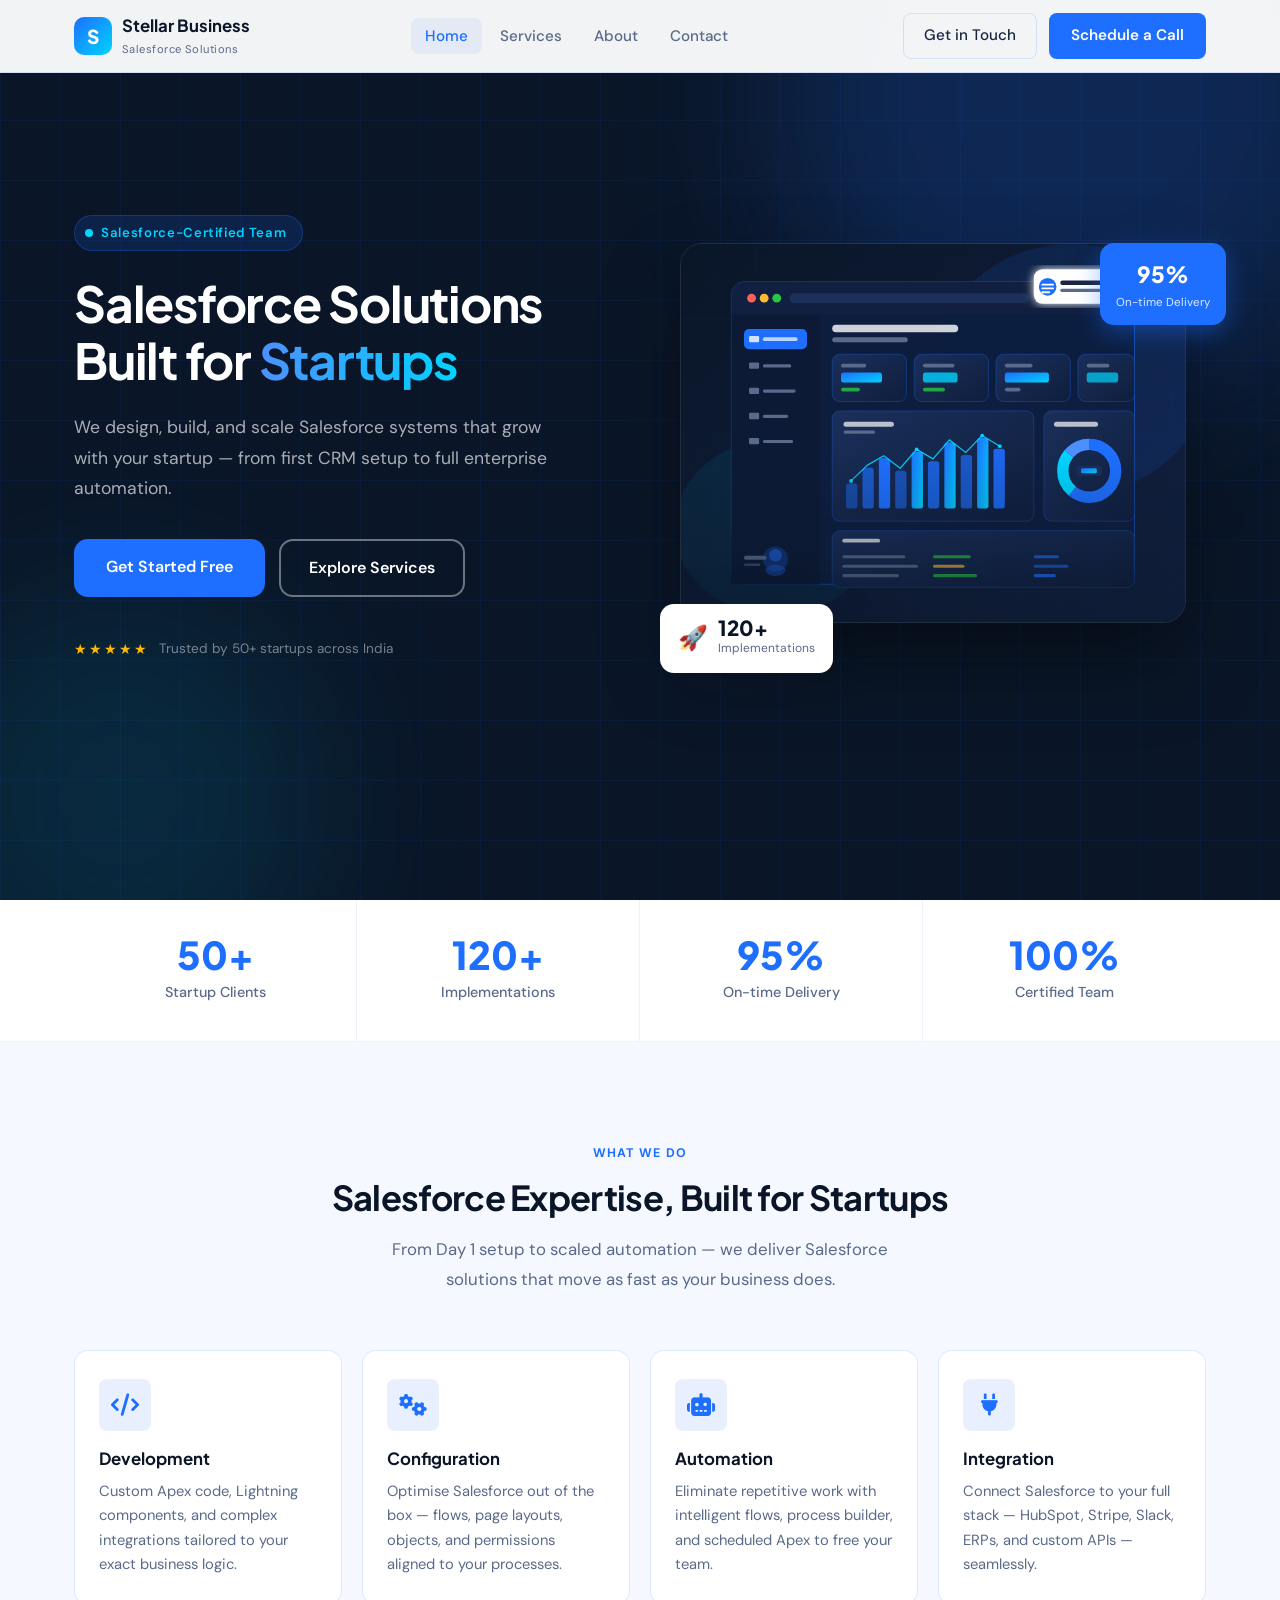
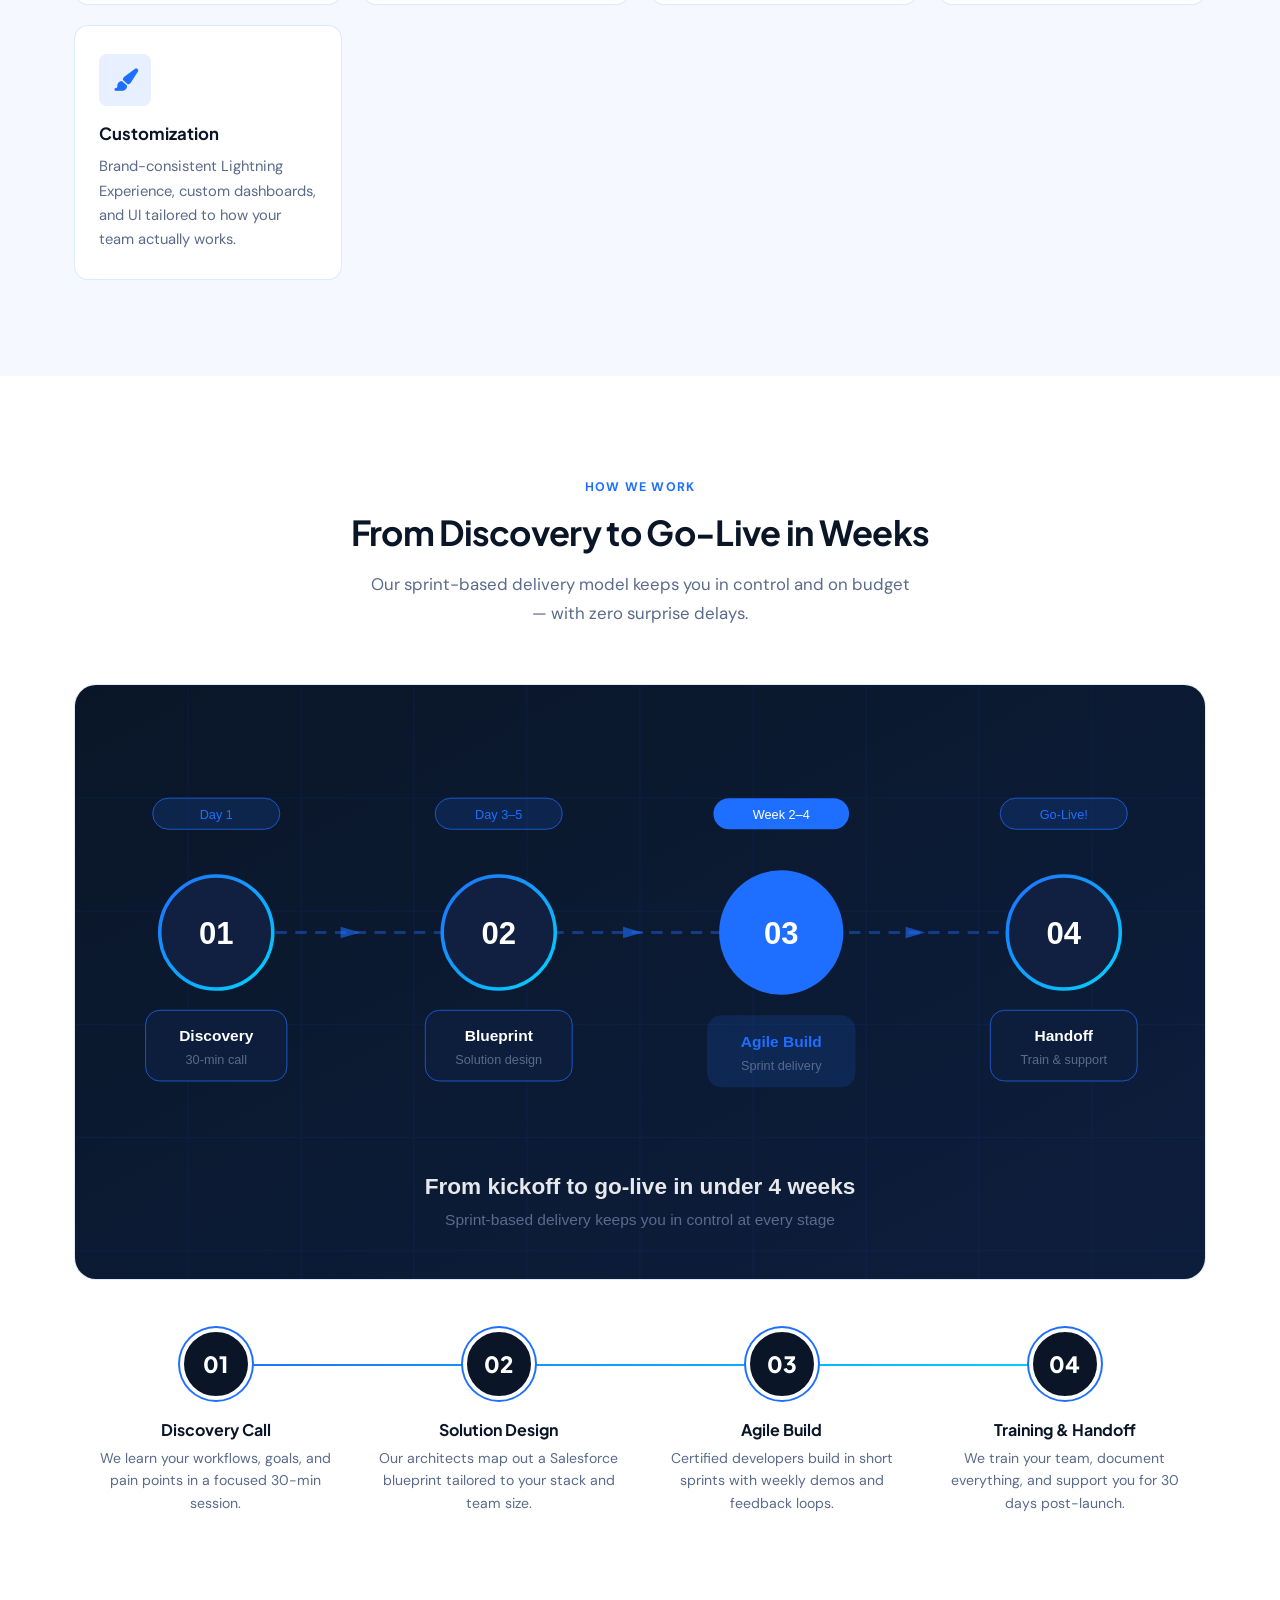
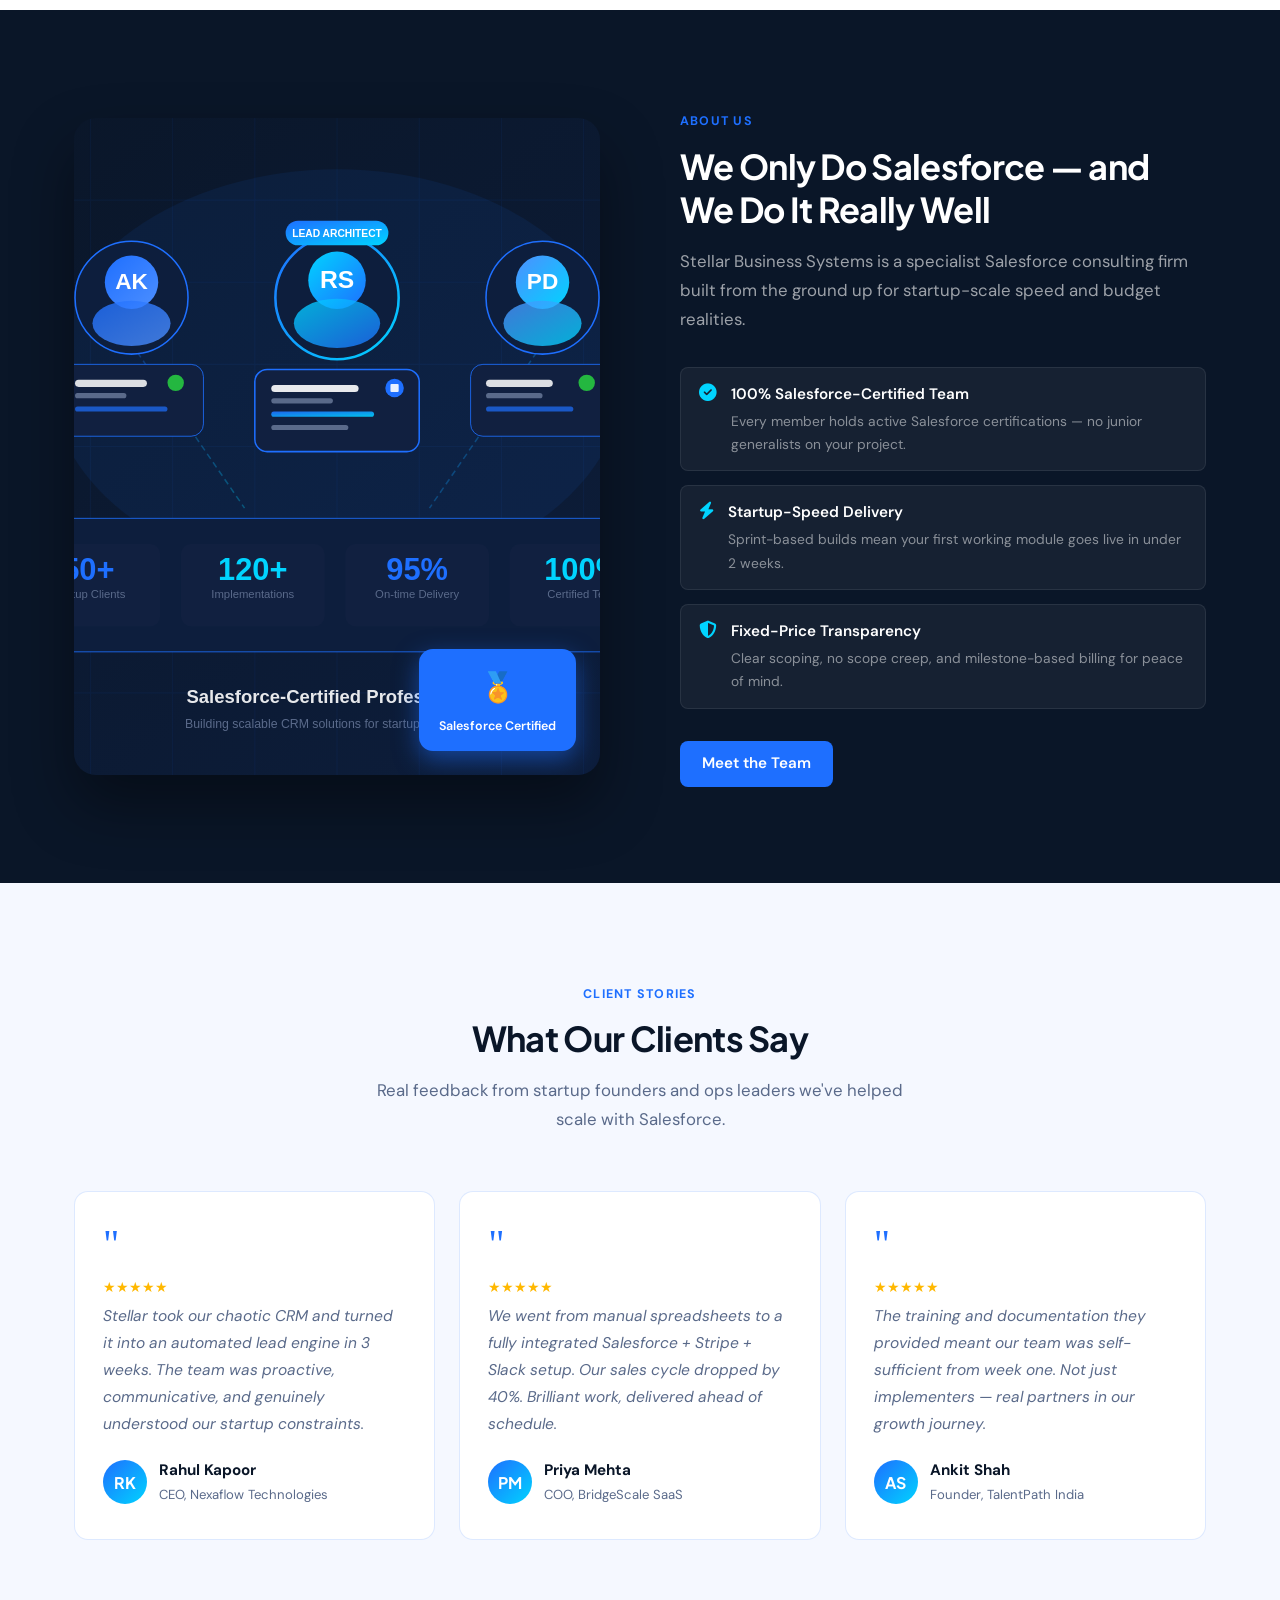
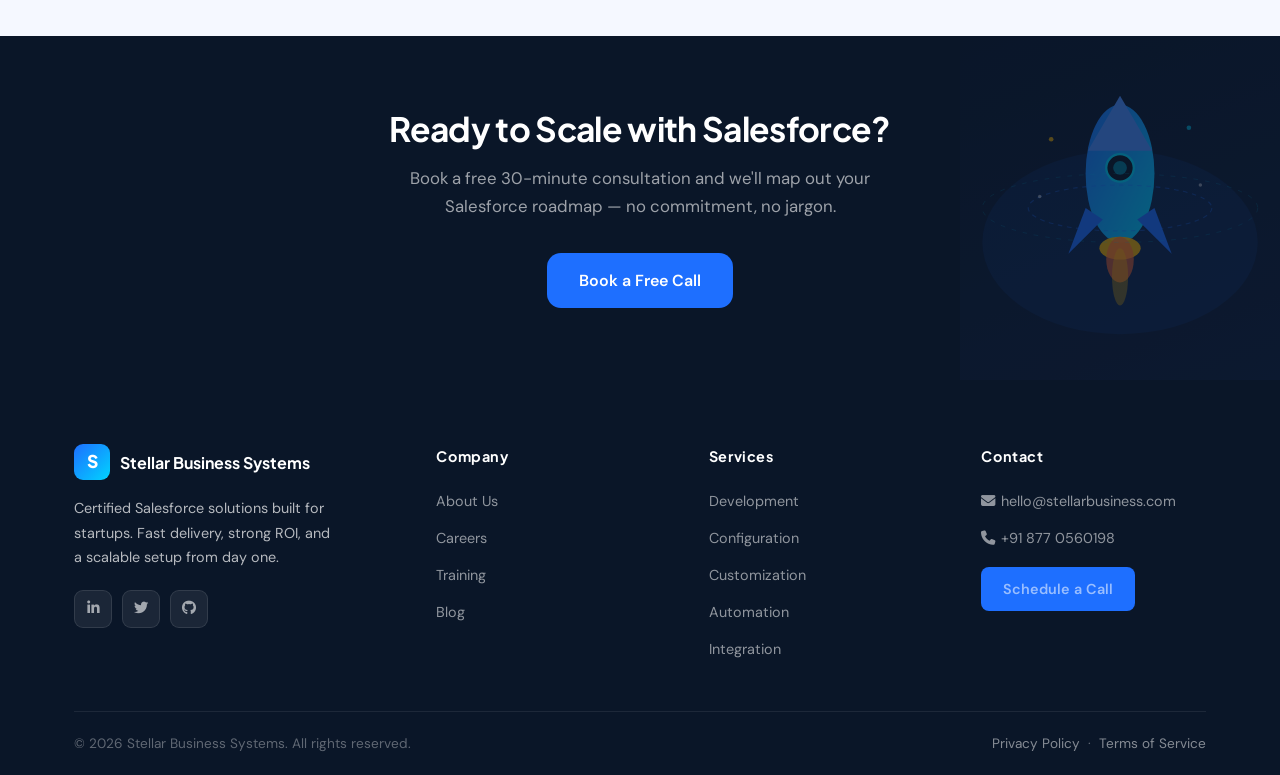
==== commit 0a5c9330: "Add files via upload" ====
--- a/index.html
+++ b/index.html
@@ -3,12 +3,15 @@
 <head>
   <meta charset="UTF-8">
   <meta name="viewport" content="width=device-width, initial-scale=1.0">
-  <meta name="description" content="Stellar Business Systems — Certified Salesforce consulting for startups. Development, configuration, automation & integration. Fast delivery, strong ROI.">
+  <meta name="description" content="Stellar Business Systems — Certified Salesforce consulting for startups. Development, configuration, automation and integration. Fast delivery, strong ROI.">
   <meta property="og:title" content="Stellar Business Systems — Salesforce for Startups">
-  <meta property="og:description" content="Certified Salesforce consulting for startups. Fast delivery, strong ROI, and a scalable setup from day one.">
+  <meta property="og:description" content="Certified Salesforce consulting for startups. Fast delivery, strong ROI, scalable setup from day one.">
   <meta property="og:type" content="website">
   <meta name="twitter:card" content="summary_large_image">
   <title>Stellar Business Systems — Salesforce Solutions for Startups</title>
+  <link rel="preconnect" href="https://fonts.googleapis.com">
+  <link rel="preconnect" href="https://fonts.gstatic.com" crossorigin>
+  <link rel="stylesheet" href="https://fonts.googleapis.com/css2?family=Plus+Jakarta+Sans:wght@400;500;600;700;800&family=DM+Sans:ital,wght@0,300;0,400;0,500;0,600;1,400&display=swap">
   <link rel="stylesheet" href="css/style.css">
   <link rel="stylesheet" href="https://cdnjs.cloudflare.com/ajax/libs/font-awesome/6.4.0/css/all.min.css">
   <link rel="icon" href="data:image/svg+xml,<svg xmlns='http://www.w3.org/2000/svg' viewBox='0 0 100 100'><rect width='100' height='100' rx='20' fill='%231E6FFF'/><text y='0.9em' font-size='60' x='18' fill='white' font-weight='bold'>S</text></svg>">
@@ -45,7 +48,7 @@
       </div>
       <div class="hero-visual">
         <div class="hero-img-wrap">
-          <img src="images/pexels-mikhail-nilov-7989134.jpg" alt="Salesforce team at work" loading="lazy">
+          <img src="images/hero-illustration.svg" alt="Salesforce CRM dashboard illustration" loading="eager">
         </div>
         <div class="hero-badge">
           <span class="badge-icon">🚀</span>
@@ -63,7 +66,7 @@
   </section>
 
   <!-- ====== METRICS ====== -->
-  <section style="padding:0;">
+  <section style="padding:0; background:var(--white); border-bottom:1px solid #EEF2FF;">
     <div class="metrics-inner">
       <div class="metric-item">
         <div class="metric-num" data-count="50" data-suffix="+">50+</div>
@@ -130,11 +133,15 @@
         <h2 class="section-title">From Discovery to Go-Live in Weeks</h2>
         <p class="section-sub">Our sprint-based delivery model keeps you in control and on budget — with zero surprise delays.</p>
       </div>
+      <!-- Process illustration -->
+      <div style="border-radius:var(--radius-lg);overflow:hidden;margin-bottom:3rem;border:1px solid var(--border);">
+        <img src="images/process-illustration.svg" alt="4-step delivery process" style="width:100%;display:block;" loading="lazy">
+      </div>
       <div class="process-grid">
         <div class="process-step">
           <div class="step-num">01</div>
           <h4>Discovery Call</h4>
-          <p>We learn your workflows, goals, and current pain points in a focused 30-min session.</p>
+          <p>We learn your workflows, goals, and pain points in a focused 30-min session.</p>
         </div>
         <div class="process-step">
           <div class="step-num">02</div>
@@ -148,8 +155,8 @@
         </div>
         <div class="process-step">
           <div class="step-num">04</div>
-          <h4>Training & Handoff</h4>
-          <p>We train your team, document everything, and stay available for 30-day post-launch support.</p>
+          <h4>Training &amp; Handoff</h4>
+          <p>We train your team, document everything, and support you for 30 days post-launch.</p>
         </div>
       </div>
     </div>
@@ -160,7 +167,7 @@
     <div class="container">
       <div class="about-grid">
         <div class="about-img-wrap">
-          <img src="images/pexels-kampus-8204311.jpg" alt="Our certified Salesforce team" loading="lazy">
+          <img src="images/about-team.svg" alt="Our certified Salesforce team" loading="lazy">
           <div class="about-cert-badge">
             <div class="cert-icon">🏅</div>
             <div class="cert-text">Salesforce Certified</div>
@@ -189,7 +196,7 @@
               <i class="fas fa-shield-alt ap-icon"></i>
               <div>
                 <div class="ap-title">Fixed-Price Transparency</div>
-                <div class="ap-desc">Clear scoping, no scope creep surprises, and milestone-based billing for peace of mind.</div>
+                <div class="ap-desc">Clear scoping, no scope creep, and milestone-based billing for peace of mind.</div>
               </div>
             </div>
           </div>
@@ -249,15 +256,17 @@
   </section>
 
   <!-- ====== CTA BAND ====== -->
-  <section style="background: var(--navy); padding: 72px 0;">
-    <div class="container" style="text-align:center;">
-      <h2 style="font-family:'Syne',sans-serif;font-size:clamp(1.8rem,4vw,2.8rem);font-weight:800;color:white;margin-bottom:1rem;">Ready to Scale with Salesforce?</h2>
+  <section style="background:var(--navy);padding:72px 0;position:relative;overflow:hidden;">
+    <div style="position:absolute;right:0;top:0;bottom:0;width:320px;opacity:0.4;pointer-events:none;">
+      <img src="images/cta-illustration.svg" alt="" style="width:100%;height:100%;object-fit:cover;">
+    </div>
+    <div class="container" style="text-align:center;position:relative;z-index:2;">
+      <h2 style="font-family:'Plus Jakarta Sans',sans-serif;font-size:clamp(1.5rem,3vw,2.1rem);font-weight:700;color:white;margin-bottom:1rem;letter-spacing:-0.02em;">Ready to Scale with Salesforce?</h2>
       <p style="font-size:1.05rem;color:rgba(255,255,255,0.6);margin-bottom:2rem;max-width:480px;margin-left:auto;margin-right:auto;">Book a free 30-minute consultation and we'll map out your Salesforce roadmap — no commitment, no jargon.</p>
       <a href="contact.html" class="btn-primary btn-large">Book a Free Call</a>
     </div>
   </section>
 
-  <!-- Toast -->
   <div class="toast" id="toast">
     <i class="fas fa-check-circle"></i>
     <span id="toastMessage">Message sent successfully!</span>
--- a/css/style.css
+++ b/css/style.css
@@ -1,10 +1,10 @@
 /* ============================================================
    Stellar Business Systems — Complete Redesign
    Theme: Deep Navy + Electric Blue + White
-   Font: DM Sans (body) + Syne (headings)
-   ============================================================ */
-
-@import url('https://fonts.googleapis.com/css2?family=Syne:wght@600;700;800&family=DM+Sans:wght@300;400;500;600&display=swap');
+   Font: Plus Jakarta Sans (headings) + DM Sans (body)
+   ============================================================ */
+
+@import url('https://fonts.googleapis.com/css2?family=Plus+Jakarta+Sans:wght@600;700;800&family=DM+Sans:ital,wght@0,300;0,400;0,500;0,600;1,400&display=swap');
 
 /* ---- Reset ---- */
 *, *::before, *::after { margin: 0; padding: 0; box-sizing: border-box; }
@@ -46,7 +46,7 @@
 .container { max-width: 1180px; margin: 0 auto; padding: 0 24px; }
 
 /* ---- Typography ---- */
-h1,h2,h3,h4 { font-family: 'Syne', sans-serif; line-height: 1.2; }
+h1,h2,h3,h4 { font-family: 'Plus Jakarta Sans', sans-serif; line-height: 1.2; }
 
 /* ---- Pill Badge ---- */
 .pill {
@@ -109,10 +109,10 @@
   font-size: 1.2rem;
   color: white;
   font-weight: 800;
-  font-family: 'Syne', sans-serif;
+  font-family: 'Plus Jakarta Sans', sans-serif;
 }
 .nav-logo .logo-text {
-  font-family: 'Syne', sans-serif;
+  font-family: 'Plus Jakarta Sans', sans-serif;
   font-weight: 700;
   font-size: 1.05rem;
   color: var(--navy);
@@ -258,11 +258,12 @@
 @keyframes pulse { 0%,100% { opacity: 1; } 50% { opacity: 0.4; } }
 
 .hero-title {
-  font-family: 'Syne', sans-serif;
-  font-size: clamp(2.4rem, 5vw, 3.6rem);
-  font-weight: 800;
+  font-family: 'Plus Jakarta Sans', sans-serif;
+  font-size: clamp(2.1rem, 4.5vw, 3.1rem);
+  font-weight: 700;
   color: var(--white);
-  line-height: 1.1;
+  line-height: 1.15;
+  letter-spacing: -0.025em;
   margin-bottom: 1.4rem;
 }
 .hero-title .highlight {
@@ -288,26 +289,30 @@
 }
 .hero-trust .stars { color: #FFB800; letter-spacing: 2px; font-size: 0.9rem; }
 
-.hero-visual { position: relative; }
+.hero-visual {
+  position: relative;
+  padding: 20px 20px 30px 0; /* space for floating badges */
+}
 .hero-img-wrap {
   border-radius: var(--radius-lg);
   overflow: hidden;
   position: relative;
   border: 1px solid rgba(255,255,255,0.1);
   box-shadow: 0 40px 80px rgba(0,0,0,0.4);
+  aspect-ratio: 4 / 3;          /* consistent proportion on all screens */
 }
 .hero-img-wrap img {
   width: 100%;
-  height: 440px;
+  height: 100%;
   object-fit: cover;
+  object-position: center top;  /* keep faces in frame */
   display: block;
-  loading: lazy;
 }
 .hero-img-wrap::after {
   content: '';
   position: absolute;
   inset: 0;
-  background: linear-gradient(to bottom, transparent 60%, rgba(10,22,40,0.5));
+  background: linear-gradient(to bottom, transparent 55%, rgba(10,22,40,0.45));
 }
 .hero-badge {
   position: absolute;
@@ -323,7 +328,7 @@
   z-index: 3;
 }
 .hero-badge .badge-icon { font-size: 1.5rem; }
-.hero-badge .badge-num { font-family: 'Syne', sans-serif; font-weight: 800; font-size: 1.3rem; color: var(--navy); line-height: 1; }
+.hero-badge .badge-num { font-family: 'Plus Jakarta Sans', sans-serif; font-weight: 800; font-size: 1.3rem; color: var(--navy); line-height: 1; }
 .hero-badge .badge-label { font-size: 0.75rem; color: var(--text-muted); }
 .hero-badge2 {
   position: absolute;
@@ -337,7 +342,7 @@
   z-index: 3;
   text-align: center;
 }
-.hero-badge2 .b2-num { font-family: 'Syne', sans-serif; font-weight: 800; font-size: 1.4rem; }
+.hero-badge2 .b2-num { font-family: 'Plus Jakarta Sans', sans-serif; font-weight: 800; font-size: 1.4rem; }
 .hero-badge2 .b2-label { font-size: 0.72rem; opacity: 0.85; }
 
 /* ============================================================
@@ -364,7 +369,7 @@
 .metric-item:last-child { border-right: none; }
 .metric-item:hover { background: var(--off-white); }
 .metric-num {
-  font-family: 'Syne', sans-serif;
+  font-family: 'Plus Jakarta Sans', sans-serif;
   font-size: 2.4rem;
   font-weight: 800;
   color: var(--blue);
@@ -387,11 +392,13 @@
   margin-bottom: 12px;
 }
 .section-title {
-  font-family: 'Syne', sans-serif;
-  font-size: clamp(1.8rem, 3.5vw, 2.6rem);
-  font-weight: 800;
+  font-family: 'Plus Jakarta Sans', sans-serif;
+  font-size: clamp(1.55rem, 2.8vw, 2.15rem);
+  font-weight: 700;
   color: var(--navy);
   margin-bottom: 1rem;
+  letter-spacing: -0.02em;
+  line-height: 1.25;
 }
 .section-sub {
   font-size: 1.05rem;
@@ -444,7 +451,7 @@
 .service-icon-wrap i { font-size: 1.4rem; color: var(--blue); transition: var(--transition); }
 .service-card:hover .service-icon-wrap { background: var(--blue); }
 .service-card:hover .service-icon-wrap i { color: white; }
-.service-card h4 { font-family: 'Syne', sans-serif; font-size: 1.05rem; font-weight: 700; color: var(--navy); margin-bottom: 10px; }
+.service-card h4 { font-family: 'Plus Jakarta Sans', sans-serif; font-size: 1.05rem; font-weight: 700; color: var(--navy); margin-bottom: 10px; }
 .service-card p { font-size: 0.92rem; color: var(--text-muted); line-height: 1.65; }
 
 /* ============================================================
@@ -476,7 +483,7 @@
   border-radius: 50%;
   display: flex; align-items: center; justify-content: center;
   margin: 0 auto 20px;
-  font-family: 'Syne', sans-serif;
+  font-family: 'Plus Jakarta Sans', sans-serif;
   font-weight: 800;
   font-size: 1.4rem;
   color: white;
@@ -485,7 +492,7 @@
   transition: var(--transition);
 }
 .process-step:hover .step-num { background: var(--blue); transform: scale(1.1); }
-.process-step h4 { font-family: 'Syne', sans-serif; font-size: 1rem; font-weight: 700; color: var(--navy); margin-bottom: 8px; }
+.process-step h4 { font-family: 'Plus Jakarta Sans', sans-serif; font-size: 1rem; font-weight: 700; color: var(--navy); margin-bottom: 8px; }
 .process-step p { font-size: 0.88rem; color: var(--text-muted); line-height: 1.6; }
 
 /* ============================================================
@@ -503,8 +510,15 @@
   border-radius: var(--radius-lg);
   overflow: hidden;
   box-shadow: 0 30px 60px rgba(0,0,0,0.4);
-}
-.about-img-wrap img { width: 100%; height: 480px; object-fit: cover; display: block; loading: lazy; }
+  aspect-ratio: 4 / 5;
+}
+.about-img-wrap img {
+  width: 100%;
+  height: 100%;
+  object-fit: cover;
+  object-position: center;
+  display: block;
+}
 .about-cert-badge {
   position: absolute;
   bottom: 24px; right: 24px;
@@ -561,7 +575,7 @@
   border-radius: 50%;
   background: linear-gradient(135deg, var(--blue), var(--cyan));
   display: flex; align-items: center; justify-content: center;
-  font-family: 'Syne', sans-serif; font-weight: 700; font-size: 1rem; color: white;
+  font-family: 'Plus Jakarta Sans', sans-serif; font-weight: 700; font-size: 1rem; color: white;
   flex-shrink: 0;
 }
 .t-name { font-weight: 700; font-size: 0.95rem; color: var(--navy); }
@@ -610,7 +624,7 @@
   border: 1px solid var(--border);
 }
 .contact-form-side h3 {
-  font-family: 'Syne', sans-serif;
+  font-family: 'Plus Jakarta Sans', sans-serif;
   font-size: 1.4rem;
   font-weight: 700;
   color: var(--navy);
@@ -664,9 +678,9 @@
   background: linear-gradient(135deg, var(--blue), var(--cyan));
   border-radius: 9px;
   display: flex; align-items: center; justify-content: center;
-  font-family: 'Syne', sans-serif; font-weight: 800; font-size: 1.1rem; color: white;
-}
-.footer-brand .logo-name { font-family: 'Syne', sans-serif; font-weight: 700; font-size: 1rem; color: white; }
+  font-family: 'Plus Jakarta Sans', sans-serif; font-weight: 800; font-size: 1.1rem; color: white;
+}
+.footer-brand .logo-name { font-family: 'Plus Jakarta Sans', sans-serif; font-weight: 700; font-size: 1rem; color: white; }
 .footer-brand p { font-size: 0.9rem; line-height: 1.7; margin-bottom: 20px; max-width: 260px; }
 .social-row { display: flex; gap: 10px; }
 .social-btn {
@@ -682,7 +696,7 @@
 }
 .social-btn:hover { background: var(--blue); border-color: var(--blue); color: white; }
 .footer-col h5 {
-  font-family: 'Syne', sans-serif;
+  font-family: 'Plus Jakarta Sans', sans-serif;
   font-weight: 700;
   font-size: 0.9rem;
   color: white;
@@ -751,8 +765,16 @@
     linear-gradient(90deg, rgba(30,111,255,0.06) 1px, transparent 1px);
   background-size: 60px 60px;
 }
-.page-hero h1 { font-family: 'Syne', sans-serif; font-size: clamp(2rem, 5vw, 3.2rem); font-weight: 800; color: white; position: relative; }
-.page-hero p { font-size: 1.1rem; color: rgba(255,255,255,0.6); margin-top: 12px; position: relative; }
+.page-hero h1 {
+  font-family: 'Plus Jakarta Sans', sans-serif;
+  font-size: clamp(1.75rem, 3.5vw, 2.6rem);
+  font-weight: 700;
+  color: white;
+  position: relative;
+  letter-spacing: -0.02em;
+  line-height: 1.2;
+}
+.page-hero p { font-size: 1rem; color: rgba(255,255,255,0.55); margin-top: 10px; position: relative; }
 
 /* ============================================================
    ABOUT PAGE SPECIFIC
@@ -772,9 +794,10 @@
 }
 .team-card:hover { transform: translateY(-5px); box-shadow: var(--shadow-md); }
 .team-card-img { height: 220px; background: linear-gradient(135deg, var(--navy), var(--blue)); position: relative; overflow: hidden; }
-.team-card-img img { width: 100%; height: 100%; object-fit: cover; }
+.team-card-img img { width: 100%; height: 100%; object-fit: cover; object-position: center top; display: block; }
+
 .team-card-body { padding: 20px 22px; }
-.team-card-body h4 { font-family: 'Syne', sans-serif; font-weight: 700; font-size: 1.05rem; color: var(--navy); }
+.team-card-body h4 { font-family: 'Plus Jakarta Sans', sans-serif; font-weight: 700; font-size: 1.05rem; color: var(--navy); }
 .team-card-body p { font-size: 0.87rem; color: var(--text-muted); margin-top: 4px; }
 .cert-grid {
   display: grid;
@@ -792,7 +815,7 @@
 }
 .cert-item:hover { border-color: var(--blue); box-shadow: 0 4px 16px rgba(30,111,255,0.12); }
 .cert-item i { font-size: 2rem; color: var(--blue); margin-bottom: 10px; }
-.cert-item h5 { font-family: 'Syne', sans-serif; font-size: 0.92rem; font-weight: 700; color: var(--navy); }
+.cert-item h5 { font-family: 'Plus Jakarta Sans', sans-serif; font-size: 0.92rem; font-weight: 700; color: var(--navy); }
 .cert-item p { font-size: 0.8rem; color: var(--text-muted); margin-top: 4px; }
 
 /* ============================================================
@@ -811,13 +834,13 @@
   transition: var(--transition);
 }
 .service-page-card:hover { transform: translateY(-6px); box-shadow: var(--shadow-md); }
-.spc-img { height: 200px; overflow: hidden; }
-.spc-img img { width: 100%; height: 100%; object-fit: cover; transition: transform 0.5s ease; }
+.spc-img { height: 200px; overflow: hidden; border-radius: var(--radius-md) var(--radius-md) 0 0; }
+.spc-img img { width: 100%; height: 100%; object-fit: cover; object-position: center; display: block; transition: transform 0.5s ease; }
 .service-page-card:hover .spc-img img { transform: scale(1.05); }
 .spc-body { padding: 24px; }
 .spc-icon { width: 48px; height: 48px; background: rgba(30,111,255,0.1); border-radius: 10px; display: flex; align-items: center; justify-content: center; margin-bottom: 14px; }
 .spc-icon i { font-size: 1.3rem; color: var(--blue); }
-.spc-body h4 { font-family: 'Syne', sans-serif; font-weight: 700; font-size: 1.1rem; color: var(--navy); margin-bottom: 8px; }
+.spc-body h4 { font-family: 'Plus Jakarta Sans', sans-serif; font-weight: 700; font-size: 1.1rem; color: var(--navy); margin-bottom: 8px; }
 .spc-body p { font-size: 0.92rem; color: var(--text-muted); line-height: 1.65; }
 
 /* ============================================================
